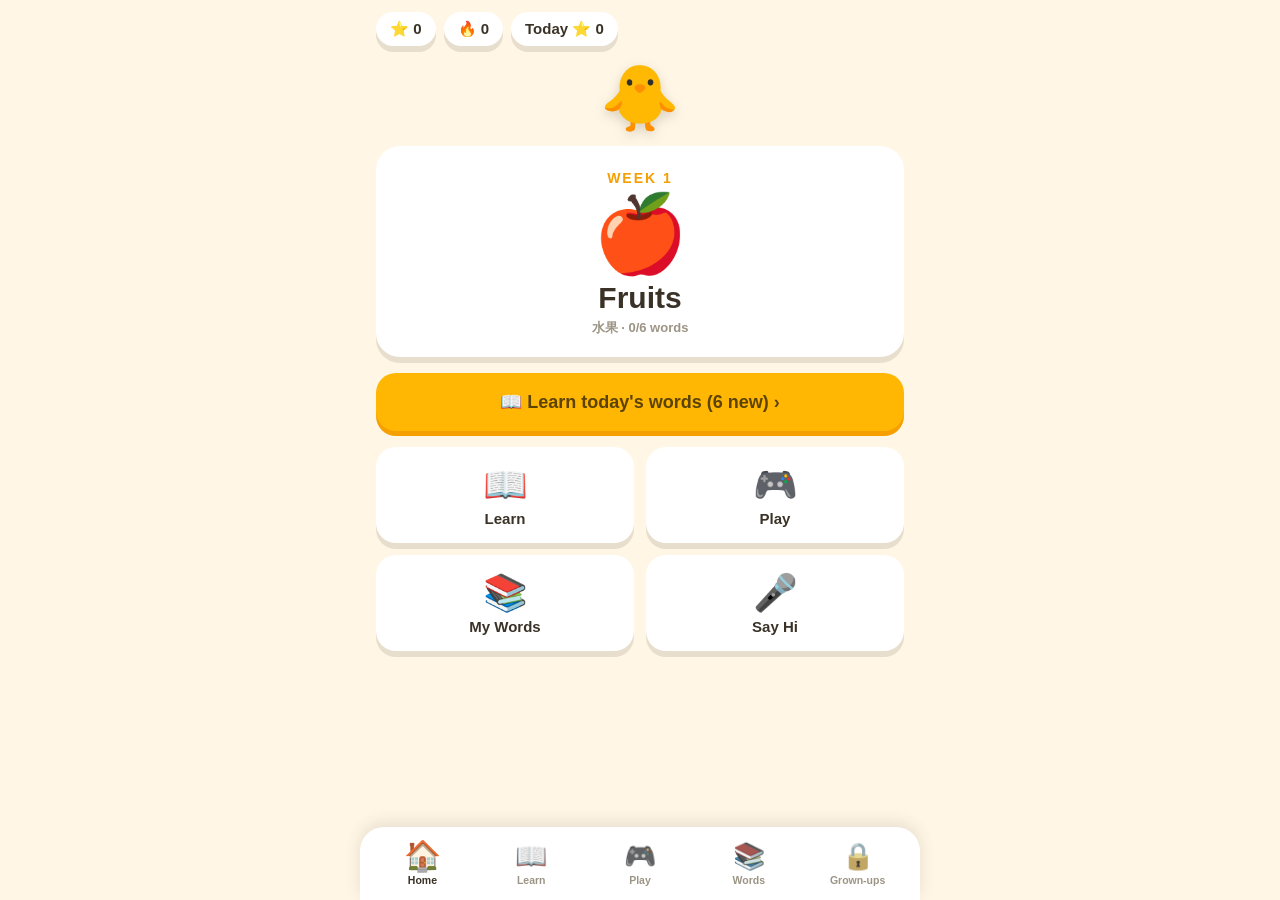
==== index.html @ 273fcebd "feat:init" ====
<!DOCTYPE html>
<html lang="en">
<head>
  <meta charset="UTF-8">
  <meta name="viewport" content="width=device-width, initial-scale=1, maximum-scale=1, user-scalable=no, viewport-fit=cover">
  <meta name="apple-mobile-web-app-capable" content="yes">
  <meta name="apple-mobile-web-app-status-bar-style" content="default">
  <meta name="theme-color" content="#FFF6E5">
  <title>An English 🐥</title>
  <link rel="icon" href="data:image/svg+xml,<svg xmlns='http://www.w3.org/2000/svg' viewBox='0 0 100 100'><text y='.9em' font-size='90'>🐥</text></svg>">
  <link rel="stylesheet" href="assets/style.css">
</head>
<body>
  <div id="app"></div>
  <script src="assets/data.js"></script>
  <script src="assets/core.js"></script>
  <script src="assets/xfyun-config.js"></script>
  <script src="assets/speech.js"></script>
  <script src="assets/views.js"></script>
  <script src="assets/learn.js"></script>
  <script src="assets/app.js"></script>
</body>
</html>
---- assets/style.css ----
/* An English · kid-first mobile styles */

:root {
  --bg: #FFF6E5;
  --card: #FFFFFF;
  --ink: #3A3226;
  --dim: #9C9484;
  --primary: #FFB703;
  --primary-deep: #F59F00;
  --sky: #4CC9F0;
  --green: #69DB7C;
  --coral: #FF6B6B;
  --purple: #B197FC;
  --radius: 24px;
  --shadow: 0 6px 0 rgba(58, 50, 38, 0.12);
}

* {
  margin: 0;
  padding: 0;
  box-sizing: border-box;
  -webkit-tap-highlight-color: transparent;
}

html {
  -webkit-text-size-adjust: 100%;
}

body {
  font-family: ui-rounded, "SF Pro Rounded", -apple-system, "PingFang SC",
    "Segoe UI", Roboto, sans-serif;
  background: var(--bg);
  color: var(--ink);
  min-height: 100vh;
  touch-action: manipulation;
  user-select: none;
  -webkit-user-select: none;
}

button {
  font-family: inherit;
  border: none;
  background: none;
  cursor: pointer;
  color: inherit;
}

#app {
  max-width: 560px;
  margin: 0 auto;
  min-height: 100vh;
  padding-bottom: calc(88px + env(safe-area-inset-bottom));
}

/* ---------- top bar & chips ---------- */

.topbar {
  display: flex;
  align-items: center;
  gap: 8px;
  padding: calc(12px + env(safe-area-inset-top)) 16px 8px;
}

.chip {
  display: inline-flex;
  align-items: center;
  gap: 4px;
  background: var(--card);
  border-radius: 999px;
  padding: 8px 14px;
  font-size: 15px;
  font-weight: 700;
  box-shadow: var(--shadow);
}

.btn-back {
  padding: 8px 14px;
}

/* ---------- screens ---------- */

.screen {
  padding: 12px 16px 24px;
  display: flex;
  flex-direction: column;
  align-items: center;
  gap: 16px;
  animation: pop-in 0.25s ease-out;
}

.hint {
  background: var(--card);
  border-radius: 16px;
  padding: 14px 18px;
  font-size: 15px;
  font-weight: 600;
  text-align: center;
  color: var(--ink);
  box-shadow: var(--shadow);
}

.empty {
  background: var(--card);
  border-radius: var(--radius);
  padding: 32px 20px;
  font-size: 18px;
  font-weight: 700;
  text-align: center;
  line-height: 1.8;
  box-shadow: var(--shadow);
  width: 100%;
}

.dim {
  color: var(--dim);
}

/* ---------- mascot & week card ---------- */

.mascot {
  font-size: 64px;
  line-height: 1;
  filter: drop-shadow(0 4px 6px rgba(58, 50, 38, 0.2));
  transition: transform 0.15s;
}

.mascot:active {
  transform: scale(0.88);
}

.mascot.wiggle {
  animation: wiggle 0.6s ease-in-out;
}

.week-card {
  width: 100%;
  background: var(--card);
  border-radius: var(--radius);
  box-shadow: var(--shadow);
  padding: 24px 16px 20px;
  text-align: center;
  transition: transform 0.15s;
}

.week-card:active {
  transform: scale(0.97);
}

.week-no {
  font-size: 14px;
  font-weight: 800;
  letter-spacing: 2px;
  color: var(--primary-deep);
  text-transform: uppercase;
}

.week-emoji {
  font-size: 76px;
  line-height: 1.25;
}

.week-theme {
  font-size: 30px;
  font-weight: 800;
}

.week-zh {
  margin-top: 4px;
  font-size: 13px;
  color: var(--dim);
  font-weight: 600;
}

.btn-next {
  width: 100%;
  background: var(--primary);
  color: #5C4300;
  font-size: 18px;
  font-weight: 800;
  padding: 18px;
  border-radius: 20px;
  box-shadow: 0 5px 0 var(--primary-deep);
  transition: transform 0.12s;
}

.btn-next:active {
  transform: translateY(4px);
  box-shadow: none;
}

/* ---------- star reward card ---------- */

.reward-card {
  width: 100%;
  background: var(--card);
  border-radius: var(--radius);
  box-shadow: var(--shadow);
  padding: 14px 18px;
  display: flex;
  align-items: center;
  gap: 14px;
}

.reward-card.ready {
  background: #EDFDF0;
  border: 4px solid var(--green);
  animation: bounce 1s ease-out 2;
}

.reward-emoji {
  font-size: 40px;
}

.reward-text {
  flex: 1;
  min-width: 0;
  font-size: 16px;
  font-weight: 800;
  display: flex;
  flex-direction: column;
  gap: 5px;
  line-height: 1.3;
}

.reward-text i {
  font-style: normal;
  font-size: 13px;
  color: var(--dim);
  font-weight: 600;
}

.reward-input {
  flex: 1;
  min-width: 0;
}

/* ---------- today task grid ---------- */

.task-grid {
  width: 100%;
  display: grid;
  grid-template-columns: 1fr 1fr;
  gap: 12px;
}

.task {
  position: relative;
  background: var(--card);
  border-radius: 20px;
  box-shadow: var(--shadow);
  min-height: 96px;
  display: flex;
  flex-direction: column;
  align-items: center;
  justify-content: center;
  gap: 4px;
  transition: transform 0.12s;
}

.task:active {
  transform: scale(0.95);
}

.task.done {
  background: #EDFDF0;
}

.task-icon {
  font-size: 36px;
}

.task-label {
  font-size: 15px;
  font-weight: 800;
}

.task-mark {
  position: absolute;
  top: 8px;
  right: 10px;
  font-size: 16px;
}

/* ---------- bottom nav ---------- */

.navbar {
  position: fixed;
  left: 0;
  right: 0;
  bottom: 0;
  max-width: 560px;
  margin: 0 auto;
  display: flex;
  background: var(--card);
  border-radius: 24px 24px 0 0;
  box-shadow: 0 -4px 16px rgba(58, 50, 38, 0.12);
  padding: 8px 8px calc(8px + env(safe-area-inset-bottom));
  z-index: 40;
}

.navbtn {
  flex: 1;
  display: flex;
  flex-direction: column;
  align-items: center;
  gap: 2px;
  padding: 6px 0;
  border-radius: 16px;
}

.navbtn-icon {
  font-size: 26px;
  filter: grayscale(0.55);
  transition: filter 0.15s;
}

.navbtn-label {
  font-size: 10.5px;
  font-weight: 700;
  color: var(--dim);
}

.navbtn.active .navbtn-icon {
  filter: none;
  transform: scale(1.15);
}

.navbtn.active .navbtn-label {
  color: var(--ink);
}

/* ---------- flashcards ---------- */

.flash-screen {
  gap: 12px;
}

.progress-dots {
  display: flex;
  gap: 6px;
  flex-wrap: wrap;
  justify-content: center;
}

.dot {
  width: 10px;
  height: 10px;
  border-radius: 50%;
  background: rgba(58, 50, 38, 0.14);
}

.dot.on {
  background: var(--primary);
}

.flash-card {
  width: 100%;
  background: var(--card);
  border-radius: 32px;
  box-shadow: var(--shadow);
  padding: 28px 16px 22px;
  display: flex;
  flex-direction: column;
  align-items: center;
  gap: 6px;
  animation: pop-in 0.25s ease-out;
}

.flash-card:active .flash-face {
  transform: scale(0.94);
}

.flash-face {
  font-size: clamp(96px, 38vw, 150px);
  line-height: 1.15;
  min-height: 1.2em;
  display: flex;
  align-items: center;
  justify-content: center;
}

.face-emoji {
  line-height: 1.15;
}

.face-letter {
  display: inline-flex;
  align-items: center;
  justify-content: center;
  width: 1.5em;
  height: 1.5em;
  font-size: clamp(72px, 26vw, 110px);
  font-weight: 800;
  color: #fff;
  border-radius: 28%;
  box-shadow: inset 0 -6px 0 rgba(0, 0, 0, 0.12);
}

.face-scene {
  display: inline-block;
  width: clamp(170px, 58vw, 240px);
}

.face-scene svg {
  width: 100%;
  height: auto;
}

.flash-word {
  font-size: clamp(34px, 11vw, 48px);
  font-weight: 800;
  letter-spacing: 1px;
}

.flash-zh {
  font-size: 14px;
  color: var(--dim);
  font-weight: 600;
  display: flex;
  align-items: center;
  justify-content: center;
  gap: 8px;
}

.zh-btn {
  border: none;
  border-radius: 50%;
  width: 28px;
  height: 28px;
  min-width: 28px;
  background: #FFD43B;
  color: #5C4700;
  font-size: 14px;
  font-weight: 800;
  line-height: 1;
  box-shadow: 0 3px 0 #E8B004;
  cursor: pointer;
  transition: transform 0.1s, box-shadow 0.1s;
}

.zh-btn:active {
  transform: translateY(2px);
  box-shadow: none;
}

.modal-card .btn-ghost {
  margin-top: 12px;
}

.flash-sound {
  margin-top: 6px;
  font-size: 14px;
  color: #ffffff;
  font-weight: 800;
  background: var(--sky);
  padding: 10px 22px;
  border-radius: 999px;
  animation: pulse 1.6s infinite;
}

.flash-actions {
  width: 100%;
  display: flex;
  justify-content: space-between;
  padding: 0 4px;
}

.btn-round {
  width: 72px;
  height: 72px;
  border-radius: 50%;
  background: var(--card);
  box-shadow: var(--shadow);
  font-size: 28px;
  display: flex;
  align-items: center;
  justify-content: center;
  transition: transform 0.12s;
}

.btn-round.big {
  width: 84px;
  height: 84px;
  background: var(--primary);
  box-shadow: 0 5px 0 var(--primary-deep);
}

.btn-round:active {
  transform: scale(0.92);
}

.btn-round.is-locked {
  background: #EAE2CF;
  box-shadow: var(--shadow);
}

.btn-round.is-ready {
  animation: bounce 1s ease-out 2;
}

/* ---------- follow read ---------- */

.follow-area {
  width: 100%;
  display: flex;
  flex-direction: column;
  gap: 10px;
}

.follow-btn {
  width: 100%;
  background: var(--green);
  color: #FFFFFF;
  border-radius: 20px;
  padding: 16px;
  font-size: 19px;
  font-weight: 800;
  display: flex;
  align-items: center;
  justify-content: center;
  gap: 10px;
  box-shadow: 0 5px 0 #3FAF52;
  transition: transform 0.12s;
}

.follow-btn:active {
  transform: translateY(4px);
  box-shadow: none;
}

.follow-btn.nudge {
  animation: bounce 0.8s;
}

.follow-mic {
  font-size: 26px;
  animation: pulse 1.6s infinite;
}

.follow-text {
  display: flex;
  flex-direction: column;
  align-items: center;
  line-height: 1.3;
}

.follow-text i {
  font-style: normal;
  font-size: 12px;
  font-weight: 600;
  opacity: 0.85;
}

.follow-live {
  width: 100%;
  background: var(--card);
  border-radius: 20px;
  box-shadow: var(--shadow);
  padding: 18px 16px;
  display: flex;
  flex-direction: column;
  align-items: center;
  gap: 10px;
}

.follow-wave {
  font-size: 52px;
  line-height: 1;
  animation: mic-pulse 1s ease-in-out infinite;
}

.follow-wave.checking {
  animation: wiggle 1.2s ease-in-out infinite;
}

.follow-done {
  background: var(--sky);
  color: #FFFFFF;
  font-size: 17px;
  font-weight: 800;
  padding: 13px 30px;
  border-radius: 16px;
  box-shadow: 0 5px 0 #2FA8CC;
  transition: transform 0.12s;
}

.follow-done:active {
  transform: translateY(4px);
  box-shadow: none;
}

.follow-pass {
  width: 100%;
  background: #EDFDF0;
  border: 4px solid var(--green);
  border-radius: 20px;
  padding: 16px;
  display: flex;
  align-items: center;
  justify-content: center;
  gap: 10px;
  animation: bounce 0.6s;
}

.follow-pass-face {
  font-size: 40px;
}

.follow-pass-text,
.follow-fail-text,
.follow-error-text {
  display: flex;
  flex-direction: column;
  line-height: 1.3;
}

.follow-pass-text {
  font-size: 22px;
  font-weight: 800;
}

.follow-fail {
  width: 100%;
  background: #FFF4E8;
  border: 4px solid var(--primary);
  border-radius: 20px;
  padding: 14px 16px;
  display: flex;
  align-items: center;
  justify-content: center;
  gap: 10px;
  animation: shake 0.4s;
}

.follow-fail-face {
  font-size: 34px;
}

.follow-fail-text {
  font-size: 18px;
  font-weight: 800;
}

.follow-pass-text i,
.follow-fail-text i,
.follow-error-text i {
  font-style: normal;
  font-size: 12.5px;
  font-weight: 600;
  color: var(--dim);
}

.follow-error {
  width: 100%;
  background: var(--card);
  border-radius: 20px;
  box-shadow: var(--shadow);
  padding: 14px 16px;
  display: flex;
  flex-direction: column;
  align-items: center;
  gap: 10px;
}

.follow-error-text {
  font-size: 15px;
  font-weight: 700;
  align-items: center;
  text-align: center;
  line-height: 1.5;
}

@keyframes mic-pulse {
  0%, 100% {
    transform: scale(1);
  }
  50% {
    transform: scale(1.2);
  }
}

/* ---------- done screen ---------- */

.done-screen {
  justify-content: center;
  min-height: 70vh;
  gap: 12px;
}

.done-emoji {
  font-size: 80px;
  animation: bounce 0.8s;
}

.done-title {
  font-size: 34px;
  font-weight: 800;
}

.done-sub {
  font-size: 17px;
  font-weight: 700;
  color: var(--primary-deep);
}

.done-face {
  font-size: 64px;
}

/* ---------- buttons ---------- */

.btn-primary {
  background: var(--primary);
  color: #5C4300;
  font-size: 18px;
  font-weight: 800;
  padding: 16px 28px;
  border-radius: 18px;
  box-shadow: 0 5px 0 var(--primary-deep);
  min-width: 220px;
  transition: transform 0.12s;
}

.btn-primary:active {
  transform: translateY(4px);
  box-shadow: none;
}

.btn-ghost {
  background: var(--card);
  color: var(--ink);
  font-size: 16px;
  font-weight: 700;
  padding: 14px 24px;
  border-radius: 16px;
  box-shadow: var(--shadow);
  min-width: 220px;
}

.btn-danger {
  background: #FFE3E3;
  color: #C92A2A;
  font-size: 16px;
  font-weight: 800;
  padding: 14px 24px;
  border-radius: 16px;
  min-width: 220px;
}

/* ---------- games ---------- */

.game-grid {
  width: 100%;
  display: grid;
  gap: 14px;
}

.game-card {
  background: var(--card);
  border-radius: var(--radius);
  box-shadow: var(--shadow);
  padding: 26px 16px;
  display: flex;
  flex-direction: column;
  align-items: center;
  gap: 6px;
  transition: transform 0.12s;
}

.game-card:active {
  transform: scale(0.96);
}

.game-icon {
  font-size: 54px;
}

.game-name {
  font-size: 20px;
  font-weight: 800;
}

.game-zh {
  font-size: 13px;
  color: var(--dim);
  font-weight: 600;
}

.say-btn {
  width: 100%;
  background: var(--sky);
  color: #fff;
  border-radius: 20px;
  padding: 20px;
  font-size: 20px;
  font-weight: 800;
  display: flex;
  align-items: center;
  justify-content: center;
  gap: 10px;
  box-shadow: 0 5px 0 #2FA8CC;
  animation: pulse 1.6s infinite;
}

.say-btn:active {
  transform: translateY(4px);
  box-shadow: none;
}

.say-icon {
  font-size: 26px;
}

.options-grid {
  width: 100%;
  display: grid;
  grid-template-columns: 1fr 1fr;
  gap: 12px;
}

.opt-card {
  background: var(--card);
  border-radius: 22px;
  box-shadow: var(--shadow);
  padding: 16px 8px;
  display: flex;
  align-items: center;
  justify-content: center;
  min-height: 128px;
  transition: transform 0.12s;
}

.opt-card:active {
  transform: scale(0.95);
}

.opt-face .face-emoji {
  font-size: clamp(56px, 18vw, 76px);
}

.opt-face .face-letter {
  font-size: clamp(42px, 14vw, 58px);
  width: 1.5em;
  height: 1.5em;
}

.opt-face .face-scene {
  width: clamp(110px, 30vw, 150px);
}

.mem-face .face-scene {
  width: clamp(96px, 26vw, 120px);
}

.modal-face .face-scene {
  width: clamp(180px, 55vw, 230px);
}

.word-chip-face .face-scene {
  width: 46px;
  display: block;
}

.word-chip-face .face-letter {
  font-size: 24px;
}

.opt-card.correct {
  background: #EDFDF0;
  border: 4px solid var(--green);
  animation: bounce 0.5s;
}

.opt-card.wrong {
  border: 4px solid var(--coral);
  animation: shake 0.4s;
}

/* ---------- memory game ---------- */

.memory-grid {
  width: 100%;
  display: grid;
  grid-template-columns: repeat(2, 1fr);
  gap: 12px;
}

.mem-card {
  background: var(--card);
  border-radius: 20px;
  box-shadow: var(--shadow);
  min-height: 118px;
  display: flex;
  align-items: center;
  justify-content: center;
  padding: 10px;
  transition: transform 0.15s;
}

.mem-card:active {
  transform: scale(0.95);
}

.mem-back {
  font-size: 44px;
  opacity: 0.85;
}

.mem-face .face-emoji {
  font-size: clamp(48px, 16vw, 64px);
}

.mem-face .face-letter {
  font-size: clamp(36px, 12vw, 48px);
  width: 1.5em;
  height: 1.5em;
}

.mem-word {
  font-size: clamp(20px, 6.5vw, 26px);
  font-weight: 800;
  text-align: center;
}

.mem-card.matched {
  background: #EDFDF0;
  border: 3px solid var(--green);
  animation: bounce 0.5s;
}

/* ---------- words book ---------- */

.progress-outer {
  width: 100%;
  height: 16px;
  background: rgba(58, 50, 38, 0.1);
  border-radius: 999px;
  overflow: hidden;
}

.progress-inner {
  height: 100%;
  background: linear-gradient(90deg, var(--primary), var(--green));
  border-radius: 999px;
  transition: width 0.4s;
}

.progress-zh {
  width: 100%;
  font-size: 12.5px;
  color: var(--dim);
  font-weight: 600;
  text-align: right;
}

.word-group {
  width: 100%;
  background: var(--card);
  border-radius: var(--radius);
  box-shadow: var(--shadow);
  padding: 16px;
  position: relative;
}

.group-head {
  display: flex;
  align-items: center;
  gap: 8px;
  flex-wrap: wrap;
  margin-bottom: 12px;
}

.group-emoji {
  font-size: 26px;
}

.group-title {
  font-size: 16px;
  font-weight: 800;
}

.group-zh {
  font-size: 12.5px;
  color: var(--dim);
  font-weight: 600;
}

.group-lock {
  position: absolute;
  top: 12px;
  right: 14px;
  font-size: 15px;
  opacity: 0.5;
}

.word-grid {
  display: grid;
  grid-template-columns: repeat(3, 1fr);
  gap: 8px;
}

.word-chip {
  background: #FFF9EC;
  border-radius: 16px;
  padding: 12px 6px;
  display: flex;
  flex-direction: column;
  align-items: center;
  gap: 4px;
  transition: transform 0.12s;
}

.word-chip:active {
  transform: scale(0.94);
}

.word-chip-face {
  font-size: 34px;
  line-height: 1.1;
  min-height: 1.15em;
  display: flex;
  align-items: center;
}

.word-chip-text {
  font-size: 13.5px;
  font-weight: 800;
  display: flex;
  flex-direction: column;
  align-items: center;
  line-height: 1.3;
}

.word-chip-text i {
  font-style: normal;
  font-size: 11px;
  color: var(--dim);
  font-weight: 600;
}

.word-chip-stars {
  font-size: 11px;
  min-height: 14px;
}

/* ---------- modal ---------- */

.modal {
  position: fixed;
  inset: 0;
  z-index: 60;
}

.modal-mask {
  position: absolute;
  inset: 0;
  background: rgba(58, 50, 38, 0.45);
  display: flex;
  align-items: center;
  justify-content: center;
  padding: 24px;
}

.modal-card {
  width: 100%;
  max-width: 340px;
  background: var(--card);
  border-radius: 32px;
  padding: 28px 20px 24px;
  display: flex;
  flex-direction: column;
  align-items: center;
  gap: 10px;
  animation: pop-in 0.25s ease-out;
}

.modal-face {
  font-size: 92px;
  min-height: 1.2em;
  display: flex;
  align-items: center;
}

.modal-word {
  font-size: 30px;
  font-weight: 800;
}

.modal-zh {
  font-size: 14px;
  color: var(--dim);
  font-weight: 600;
}

.modal-stars {
  font-size: 15px;
  min-height: 20px;
}

/* ---------- parents hub ---------- */

.gate-screen {
  justify-content: center;
  min-height: 70vh;
}

.gate-card {
  width: 100%;
  max-width: 340px;
  background: var(--card);
  border-radius: var(--radius);
  box-shadow: var(--shadow);
  padding: 28px 22px;
  display: flex;
  flex-direction: column;
  gap: 12px;
  align-items: stretch;
}

.gate-title {
  font-size: 18px;
  font-weight: 800;
  text-align: center;
}

.gate-q {
  font-size: 20px;
  font-weight: 700;
  text-align: center;
  color: var(--dim);
}

.gate-input {
  font-family: inherit;
  font-size: 24px;
  font-weight: 800;
  text-align: center;
  padding: 12px;
  border: 3px solid rgba(58, 50, 38, 0.15);
  border-radius: 16px;
  background: #FFF9EC;
  color: var(--ink);
  outline: none;
}

.gate-input:focus {
  border-color: var(--primary);
}

.tabbar {
  width: 100%;
  display: flex;
  gap: 8px;
  overflow-x: auto;
  scrollbar-width: none;
}

.tabbar::-webkit-scrollbar {
  display: none;
}

.ptab {
  flex-shrink: 0;
  background: var(--card);
  border-radius: 14px;
  padding: 10px 14px;
  font-size: 14px;
  font-weight: 700;
  color: var(--dim);
  box-shadow: var(--shadow);
}

.ptab.active {
  background: var(--primary);
  color: #5C4300;
}

.pcard {
  width: 100%;
  background: var(--card);
  border-radius: var(--radius);
  box-shadow: var(--shadow);
  padding: 18px 16px;
  display: flex;
  flex-direction: column;
  gap: 12px;
}

.pcard-title {
  font-size: 16px;
  font-weight: 800;
}

.psection {
  margin-top: 6px;
  font-size: 13px;
  font-weight: 800;
  color: var(--primary-deep);
}

.pnote {
  font-size: 13.5px;
  color: var(--dim);
  line-height: 1.7;
  font-weight: 500;
}

.plist {
  padding-left: 20px;
  font-size: 14.5px;
  line-height: 1.8;
  font-weight: 600;
}

.stat-row {
  display: grid;
  grid-template-columns: repeat(4, 1fr);
  gap: 6px;
}

.stat {
  text-align: center;
  background: #FFF9EC;
  border-radius: 14px;
  padding: 10px 4px;
}

.stat-num {
  font-size: 18px;
  font-weight: 800;
}

.stat-zh {
  font-size: 10.5px;
  color: var(--dim);
  font-weight: 600;
  margin-top: 2px;
}

.week-table {
  width: 100%;
  border-collapse: collapse;
  font-size: 13px;
}

.week-table td {
  padding: 7px 4px;
  border-bottom: 1px solid rgba(58, 50, 38, 0.07);
  font-weight: 600;
  white-space: nowrap;
}

.week-table tr.cur td {
  color: var(--primary-deep);
  font-weight: 800;
}

.week-table td:last-child {
  width: 40%;
}

.bar {
  width: 100%;
  height: 8px;
  background: rgba(58, 50, 38, 0.1);
  border-radius: 999px;
  overflow: hidden;
}

.bar-in {
  height: 100%;
  background: var(--green);
  border-radius: 999px;
}

.select {
  font-family: inherit;
  font-size: 15px;
  font-weight: 700;
  padding: 12px 14px;
  border-radius: 14px;
  border: 2px solid rgba(58, 50, 38, 0.12);
  background: #FFF9EC;
  color: var(--ink);
  outline: none;
}

.setting-row {
  display: flex;
  align-items: center;
  justify-content: space-between;
  gap: 12px;
  font-size: 14.5px;
  font-weight: 700;
}

.seg {
  display: flex;
  gap: 6px;
}

.seg button {
  background: #FFF9EC;
  border-radius: 12px;
  padding: 9px 14px;
  font-size: 14px;
  font-weight: 700;
  color: var(--dim);
}

.seg button.on {
  background: var(--primary);
  color: #5C4300;
}

.file-btn {
  position: relative;
  overflow: hidden;
  display: flex;
  align-items: center;
  justify-content: center;
}

.file-btn input {
  position: absolute;
  inset: 0;
  opacity: 0;
  cursor: pointer;
}

/* ---------- confetti ---------- */

.confetti-layer {
  position: fixed;
  inset: 0;
  pointer-events: none;
  z-index: 80;
  overflow: hidden;
}

.confetti-piece {
  position: absolute;
  top: -16px;
  width: 12px;
  height: 12px;
  border-radius: 3px;
  animation: confetti-fall linear forwards;
}

/* ---------- animations ---------- */

@keyframes pop-in {
  from {
    opacity: 0;
    transform: scale(0.92);
  }
  to {
    opacity: 1;
    transform: scale(1);
  }
}

@keyframes bounce {
  0%, 100% {
    transform: translateY(0);
  }
  40% {
    transform: translateY(-14px);
  }
  70% {
    transform: translateY(-6px);
  }
}

@keyframes shake {
  0%, 100% {
    transform: translateX(0);
  }
  25% {
    transform: translateX(-8px);
  }
  50% {
    transform: translateX(8px);
  }
  75% {
    transform: translateX(-5px);
  }
}

@keyframes wiggle {
  0%, 100% {
    transform: rotate(0deg) scale(1);
  }
  25% {
    transform: rotate(-12deg) scale(1.1);
  }
  50% {
    transform: rotate(10deg) scale(1.1);
  }
  75% {
    transform: rotate(-6deg) scale(1.05);
  }
}

@keyframes pulse {
  0%, 100% {
    transform: scale(1);
  }
  50% {
    transform: scale(1.02);
  }
}

@keyframes confetti-fall {
  from {
    transform: translateY(-20px) rotate(0deg);
  }
  to {
    transform: translateY(110vh) rotate(720deg);
  }
}
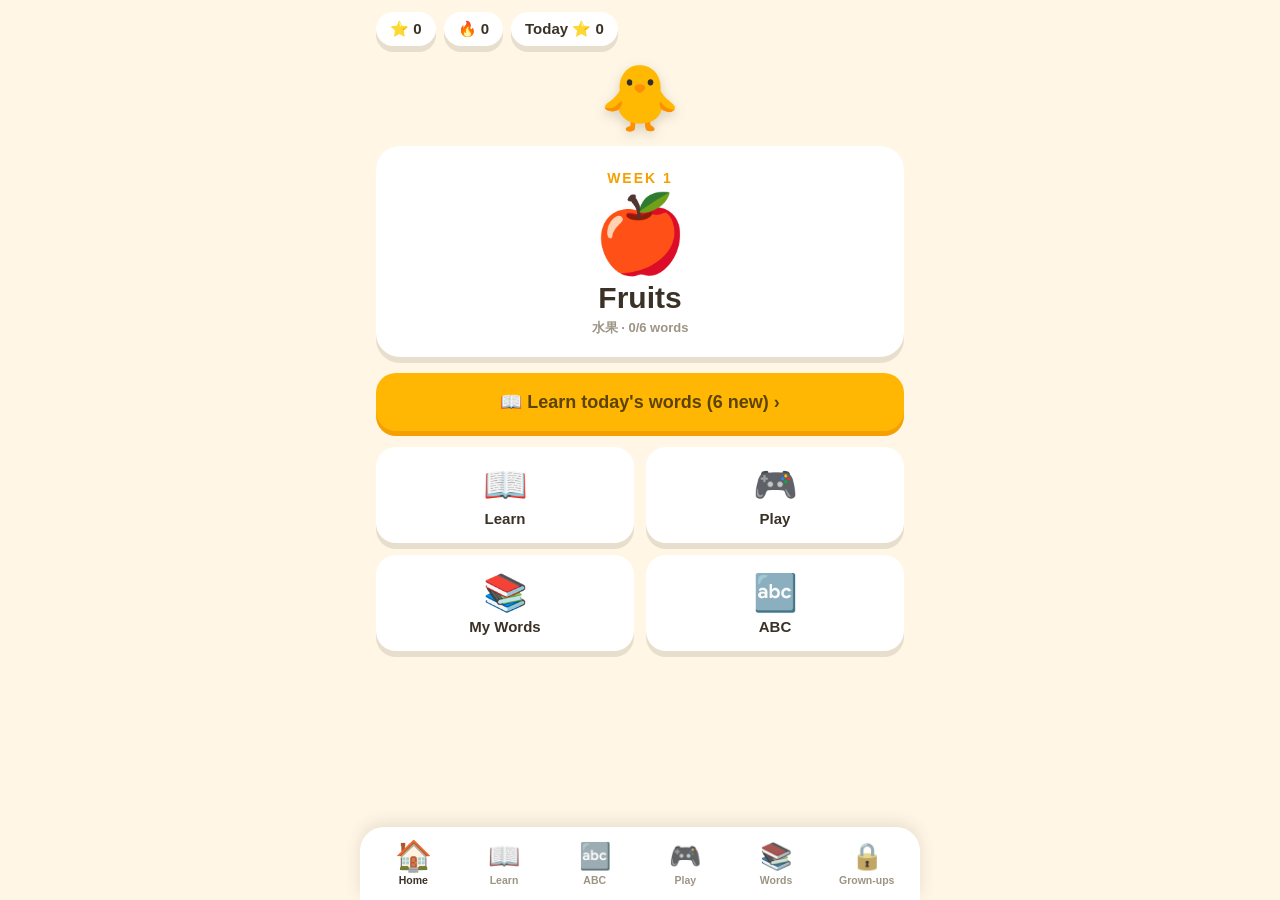
==== commit 0964ed2e: "feat: 数据更新" ====
--- a/index.html
+++ b/index.html
@@ -18,6 +18,7 @@
   <script src="assets/speech.js"></script>
   <script src="assets/views.js"></script>
   <script src="assets/learn.js"></script>
+  <script src="assets/abc.js"></script>
   <script src="assets/app.js"></script>
 </body>
 </html>
--- a/assets/style.css
+++ b/assets/style.css
@@ -573,22 +573,6 @@
   animation: wiggle 1.2s ease-in-out infinite;
 }
 
-.follow-done {
-  background: var(--sky);
-  color: #FFFFFF;
-  font-size: 17px;
-  font-weight: 800;
-  padding: 13px 30px;
-  border-radius: 16px;
-  box-shadow: 0 5px 0 #2FA8CC;
-  transition: transform 0.12s;
-}
-
-.follow-done:active {
-  transform: translateY(4px);
-  box-shadow: none;
-}
-
 .follow-pass {
   width: 100%;
   background: #EDFDF0;
@@ -876,34 +860,69 @@
   animation: shake 0.4s;
 }
 
-/* ---------- memory game ---------- */
-
-.memory-grid {
+/* ---------- match up game ---------- */
+
+.match-hint {
+  width: 100%;
+  text-align: center;
+  font-size: 18px;
+  font-weight: 800;
+  color: var(--ink);
+  margin-bottom: 4px;
+}
+
+.match-hint i {
+  display: block;
+  font-size: 13px;
+  font-weight: 700;
+  font-style: normal;
+  color: var(--dim);
+  margin-top: 4px;
+}
+
+.match-board {
   width: 100%;
   display: grid;
-  grid-template-columns: repeat(2, 1fr);
-  gap: 12px;
-}
-
-.mem-card {
+  grid-template-columns: 1fr 1fr;
+  grid-auto-rows: 1fr;
+  gap: 14px;
+  align-items: stretch;
+}
+
+.match-card {
   background: var(--card);
   border-radius: 20px;
   box-shadow: var(--shadow);
-  min-height: 118px;
+  height: 100%;
+  min-height: 92px;
   display: flex;
   align-items: center;
   justify-content: center;
   padding: 10px;
-  transition: transform 0.15s;
-}
-
-.mem-card:active {
+  border: 3px solid transparent;
+  transition: transform 0.15s, border-color 0.15s, box-shadow 0.15s;
+}
+
+.match-card:active {
   transform: scale(0.95);
 }
 
-.mem-back {
-  font-size: 44px;
-  opacity: 0.85;
+.match-card.active {
+  border-color: var(--sky);
+  box-shadow: 0 0 0 4px rgba(76, 201, 240, 0.25), var(--shadow);
+  transform: scale(1.03);
+}
+
+.match-card.matched {
+  background: #EDFDF0;
+  border-color: var(--green);
+  opacity: 0.9;
+  animation: bounce 0.5s;
+}
+
+.match-card.wrong {
+  border-color: var(--coral);
+  animation: shake 0.4s;
 }
 
 .mem-face .face-emoji {
@@ -920,12 +939,6 @@
   font-size: clamp(20px, 6.5vw, 26px);
   font-weight: 800;
   text-align: center;
-}
-
-.mem-card.matched {
-  background: #EDFDF0;
-  border: 3px solid var(--green);
-  animation: bounce 0.5s;
 }
 
 /* ---------- words book ---------- */
@@ -1419,3 +1432,244 @@
     transform: translateY(110vh) rotate(720deg);
   }
 }
+
+/* ---------- ABC section ---------- */
+
+.abc-grid {
+  width: 100%;
+  display: grid;
+  grid-template-columns: 1fr 1fr;
+  gap: 14px;
+}
+
+.abc-card {
+  background: var(--card);
+  border-radius: var(--radius);
+  box-shadow: var(--shadow);
+  padding: 22px 12px;
+  display: flex;
+  flex-direction: column;
+  align-items: center;
+  gap: 6px;
+}
+
+.abc-card:active {
+  transform: scale(0.96);
+}
+
+.abc-icon {
+  font-size: 46px;
+}
+
+.abc-name {
+  font-size: 18px;
+  font-weight: 800;
+  color: var(--ink);
+}
+
+.abc-zh {
+  font-size: 12.5px;
+  font-weight: 700;
+  color: var(--dim);
+}
+
+/* letter card */
+
+.letter-card {
+  width: 100%;
+  background: var(--card);
+  border-radius: var(--radius);
+  box-shadow: var(--shadow);
+  padding: 28px 16px;
+  display: flex;
+  flex-direction: column;
+  align-items: center;
+  gap: 14px;
+}
+
+.letter-card:active {
+  transform: scale(0.97);
+}
+
+.letter-big {
+  font-size: clamp(90px, 34vw, 140px);
+  font-weight: 900;
+  color: var(--primary-deep);
+  line-height: 1;
+}
+
+.letter-big small {
+  font-size: 0.5em;
+  color: var(--sky);
+  margin-left: 6px;
+}
+
+.letter-word {
+  display: flex;
+  align-items: center;
+  gap: 10px;
+  font-size: 20px;
+  font-weight: 800;
+  color: var(--ink);
+}
+
+.letter-word .face-emoji {
+  font-size: 40px;
+}
+
+/* letter quiz */
+
+.quiz-ask {
+  width: 100%;
+  text-align: center;
+  font-size: 22px;
+  font-weight: 800;
+  color: var(--ink);
+}
+
+.quiz-ask i {
+  display: block;
+  font-size: 13px;
+  font-weight: 700;
+  color: var(--dim);
+  font-style: normal;
+  margin-top: 4px;
+}
+
+.letter-opts {
+  width: 100%;
+  display: grid;
+  grid-template-columns: 1fr 1fr;
+  gap: 12px;
+}
+
+.letter-opt {
+  background: var(--card);
+  border-radius: var(--radius);
+  box-shadow: var(--shadow);
+  padding: 26px 0;
+  font-size: 52px;
+  font-weight: 900;
+  color: var(--ink);
+}
+
+.letter-opt:active {
+  transform: scale(0.95);
+}
+
+.letter-opt.correct {
+  border: 4px solid var(--green);
+  animation: bounce 0.5s;
+}
+
+.letter-opt.wrong {
+  border: 4px solid var(--coral);
+  animation: shake 0.4s;
+}
+
+/* phonics */
+
+.phonics-title {
+  width: 100%;
+  text-align: center;
+  font-size: 16px;
+  font-weight: 800;
+  color: var(--dim);
+}
+
+.sound-chips {
+  display: flex;
+  align-items: center;
+  gap: 8px;
+  flex-wrap: wrap;
+  justify-content: center;
+}
+
+.sound-chip {
+  background: var(--sky);
+  color: #fff;
+  border-radius: 16px;
+  min-width: 52px;
+  padding: 14px 16px;
+  font-size: 28px;
+  font-weight: 900;
+  box-shadow: var(--shadow);
+}
+
+.sound-chip:active {
+  transform: scale(0.94);
+}
+
+.sound-plus {
+  font-size: 22px;
+  font-weight: 900;
+  color: var(--dim);
+}
+
+.blend-btn {
+  background: var(--primary);
+  color: #5C4300;
+  border-radius: 20px;
+  padding: 16px 26px;
+  font-size: 26px;
+  font-weight: 900;
+  box-shadow: 0 5px 0 var(--primary-deep);
+  display: flex;
+  flex-direction: column;
+  align-items: center;
+  gap: 2px;
+}
+
+.blend-btn i {
+  font-size: 13px;
+  font-weight: 700;
+  font-style: normal;
+  color: #7A5B00;
+}
+
+.blend-btn:active {
+  transform: translateY(4px);
+  box-shadow: none;
+}
+
+/* sight words + sentences */
+
+.sight-card,
+.sentence-card {
+  width: 100%;
+  background: var(--card);
+  border-radius: var(--radius);
+  box-shadow: var(--shadow);
+  padding: 34px 18px;
+  display: flex;
+  flex-direction: column;
+  align-items: center;
+  gap: 14px;
+}
+
+.sight-card:active,
+.sentence-card:active {
+  transform: scale(0.97);
+}
+
+.sight-word {
+  font-size: clamp(52px, 20vw, 84px);
+  font-weight: 900;
+  color: var(--purple);
+  line-height: 1.1;
+}
+
+.sentence-text {
+  font-size: clamp(26px, 8vw, 38px);
+  font-weight: 800;
+  color: var(--ink);
+  text-align: center;
+  line-height: 1.25;
+}
+
+.sentence-zh {
+  font-size: 16px;
+  font-weight: 700;
+  color: var(--dim);
+  text-align: center;
+}
